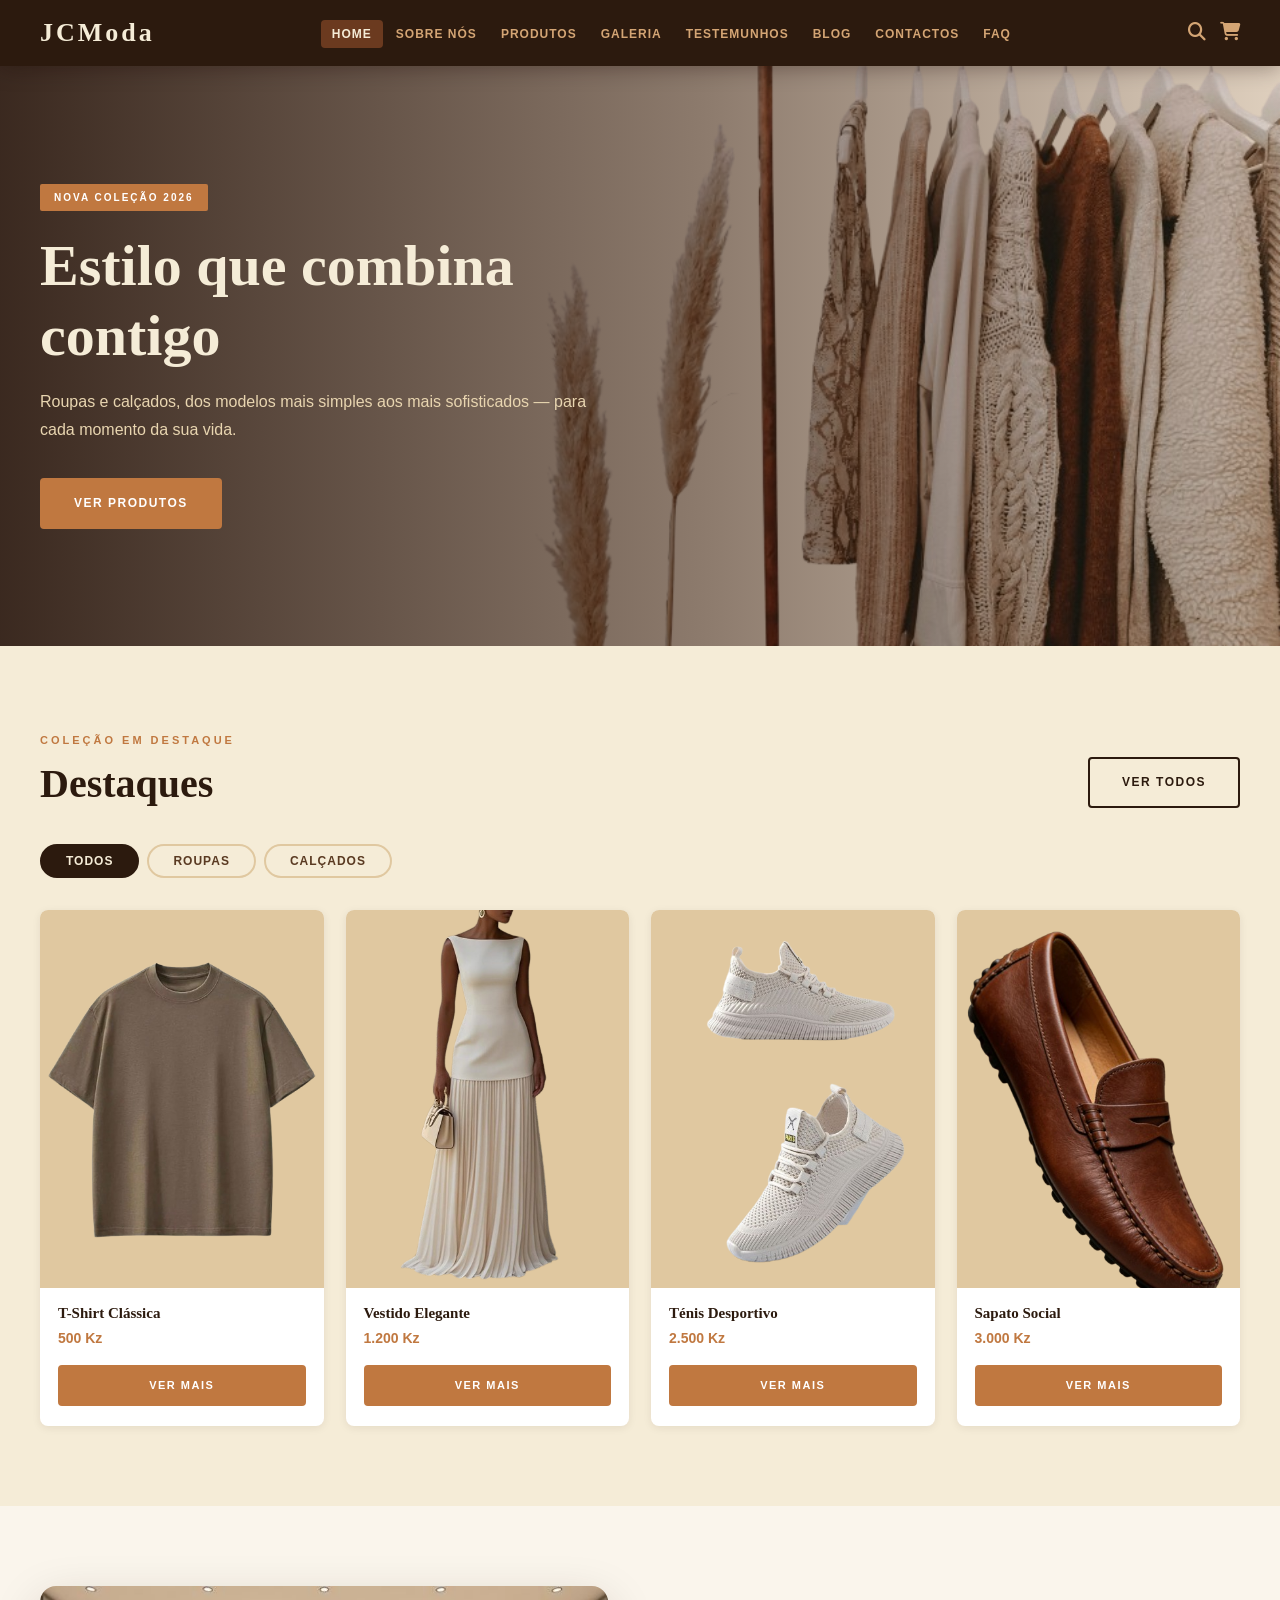
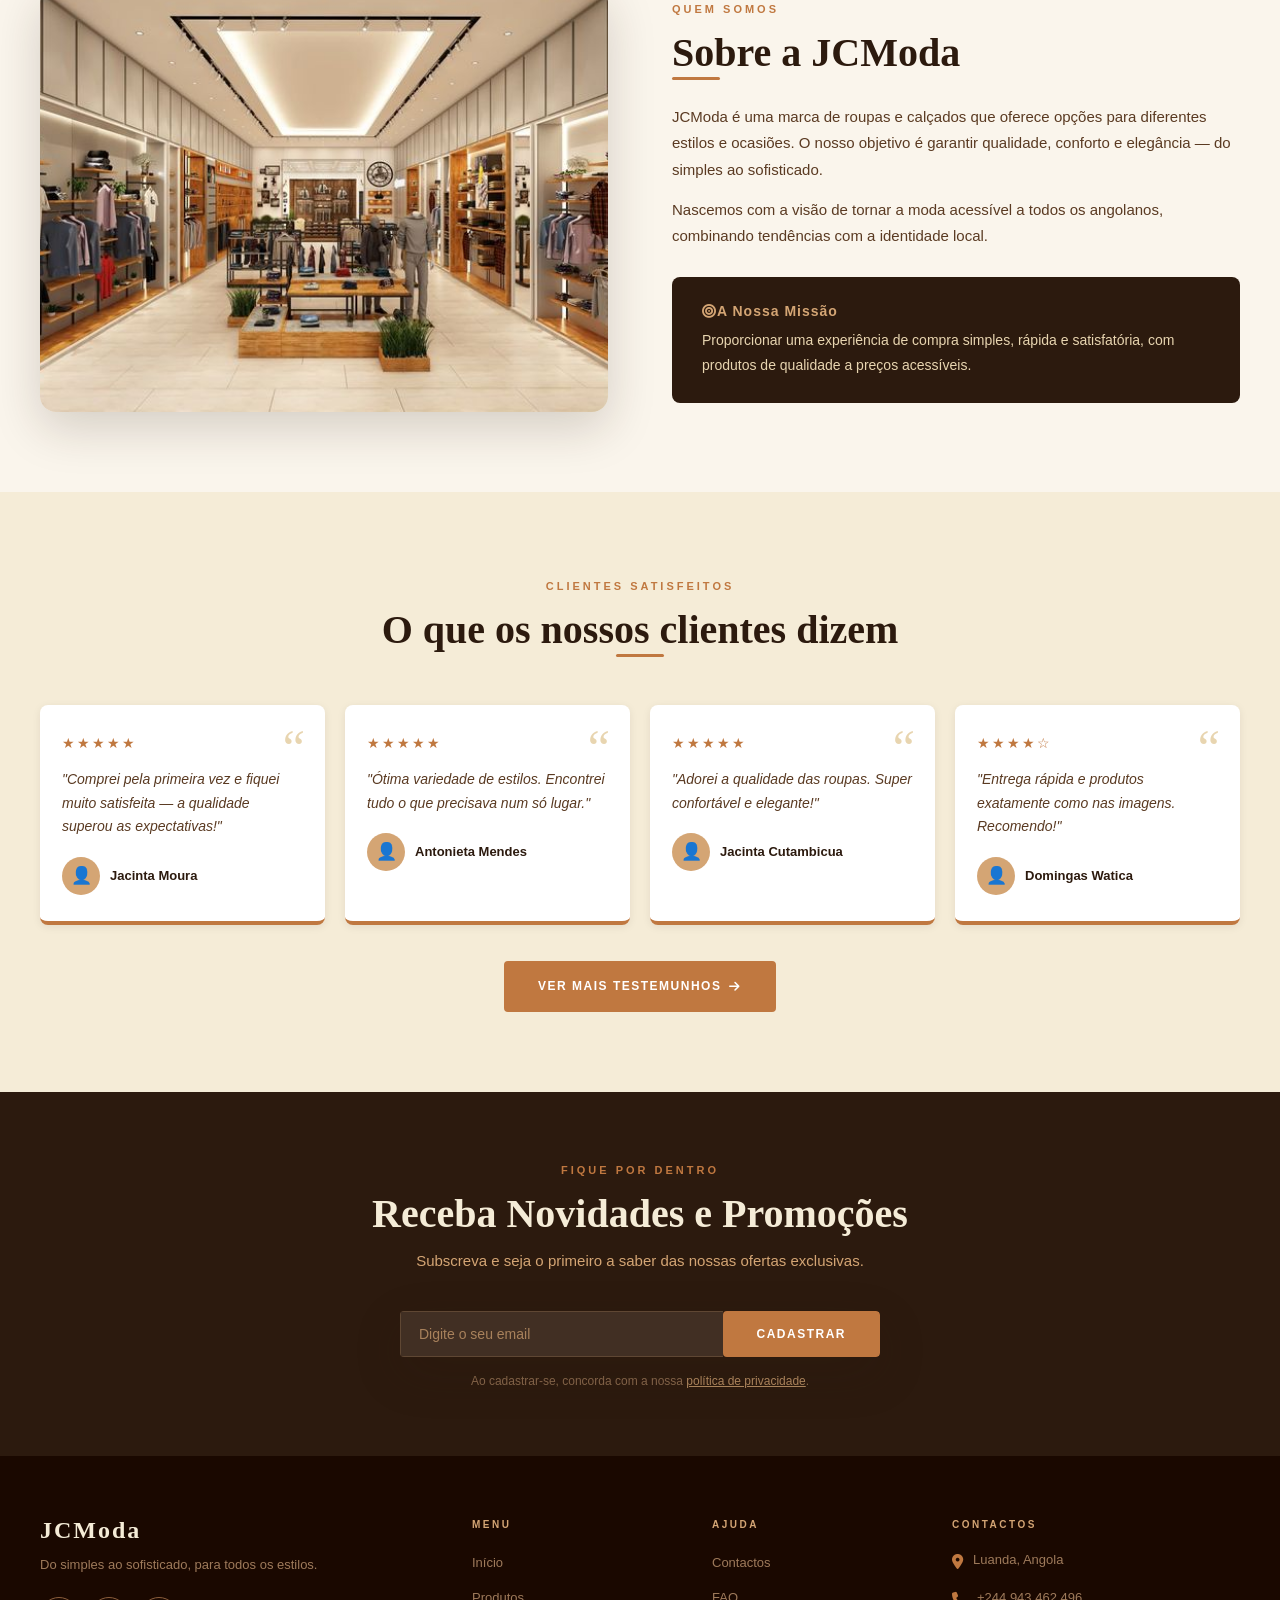
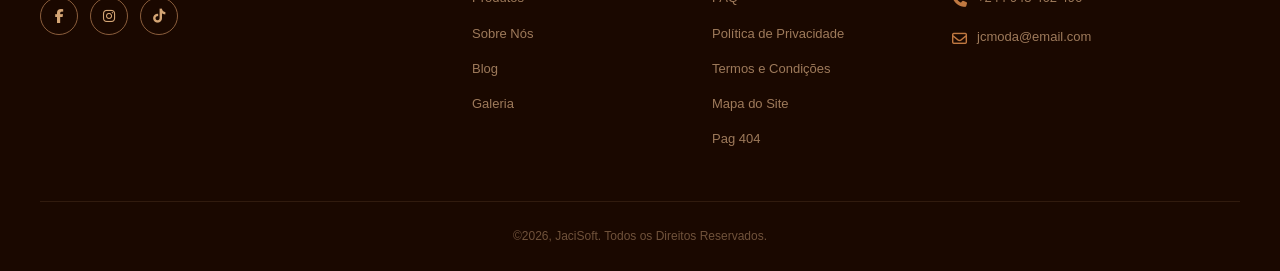
==== html/index.html @ 25f0239c "site JCModa" ====
<!DOCTYPE html>
<html lang="pt-AO">

<head>
    <meta charset="UTF-8">
    <meta name="viewport" content="width=device-width, initial-scale=1.0">
    <meta name="description" content="JCModa — Loja de roupas e calçados em Luanda, Angola. Do simples ao sofisticado, moda para todos os estilos.">
    <meta name="keywords" content="JCModa, moda Angola, roupas Luanda, calçados Angola">
    <meta name="author" content="JaciSoft">
    <title>JCModa — Do simples ao sofisticado</title>
    <link rel="stylesheet" href="https://cdnjs.cloudflare.com/ajax/libs/font-awesome/6.5.0/css/all.min.css">
    <link rel="stylesheet" href="../css/global.css">
    <link rel="stylesheet" href="../css/index.css">
</head>

<body>

    <!-- NAVEGAÇÃO -->
    <header>
        <nav class="nav">
            <div class="contentor nav__interior">
                <a href="index.html" class="nav__logo">JCModa</a>
                <ul class="nav__lista">
                    <li><a href="index.html" class="pagina-atual">Home</a></li>
                    <li><a href="sobre.html">Sobre Nós</a></li>
                    <li><a href="produtos.html">Produtos</a></li>
                    <li><a href="galeria.html">Galeria</a></li>
                    <li><a href="testemunhos.html">Testemunhos</a></li>
                    <li><a href="blog.html">Blog</a></li>
                    <li><a href="contactos.html">Contactos</a></li>
                    <li><a href="faq.html">FAQ</a></li>
                </ul>
                <div class="nav__icones">
                    <span class="nav__icone" title="Pesquisar"><i class="fa-solid fa-magnifying-glass"></i></span>
                    <span class="nav__icone" title="Carrinho"><i class="fa-solid fa-cart-shopping"></i></span>
                </div>
            </div>
        </nav>
    </header>

    <main>

        <!-- ============================HERO — secção de boas-vindas==================== -->
        <section class="hero">

            <img class="hero__imagem" src="../img/hero.png" alt="Casal elegante vestindo roupas JCModa" loading="eager">

            <div class="hero__sombra"></div>

            <div class="contentor">
                <div class="hero__conteudo">
                    <span class="hero__etiqueta">Nova Coleção 2026</span>
                    <h1 class="hero__titulo">Estilo que combina contigo</h1>
                    <p class="hero__subtitulo">
                        Roupas e calçados, dos modelos mais simples aos mais sofisticados — para cada momento da sua vida.
                    </p>
                    <a href="produtos.html" class="botao botao--principal">Ver Produtos</a>
                </div>
            </div>

        </section>



        <!-- ===================================PRODUTOS EM DESTAQUE============================== -->
        <section class="secao secao--fundo-bege">
            <div class="contentor">

                <div class="destaques__cabecalho">
                    <div>
                        <span class="rotulo">Coleção em destaque</span>
                        <h2>Destaques</h2>
                    </div>
                    <a href="produtos.html" class="botao botao--contorno">Ver todos</a>
                </div>

                <div class="destaques__filtros">
                    <button class="destaques__aba selecionada">Todos</button>
                    <button class="destaques__aba">Roupas</button>
                    <button class="destaques__aba">Calçados</button>
                </div>

                <div class="destaques__grelha">

                    <article class="produto">
                        <div class="produto__foto">
                            <img src="../img/prod_tshirt.png" alt="T-Shirt clássica castanha">
                        </div>
                        <div class="produto__info">
                            <h4 class="produto__nome">T-Shirt Clássica</h4>
                            <p class="produto__preco">500 Kz</p>
                            <a href="produtos.html" class="botao botao--principal botao--pequeno botao--completo">Ver Mais</a>
                        </div>
                    </article>

                    <article class="produto">
                        <div class="produto__foto">
                            <img src="../img/prod-dress.png" alt="Vestido elegante caramel">
                        </div>
                        <div class="produto__info">
                            <h4 class="produto__nome">Vestido Elegante</h4>
                            <p class="produto__preco">1.200 Kz</p>
                            <a href="produtos.html" class="botao botao--principal botao--pequeno botao--completo">Ver Mais</a>
                        </div>
                    </article>

                    <article class="produto">
                        <div class="produto__foto">
                            <img src="../img/prod-shoes.png" alt="Ténis desportivo branco">
                        </div>
                        <div class="produto__info">
                            <h4 class="produto__nome">Ténis Desportivo</h4>
                            <p class="produto__preco">2.500 Kz</p>
                            <a href="produtos.html" class="botao botao--principal botao--pequeno botao--completo">Ver Mais</a>
                        </div>
                    </article>

                    <article class="produto">
                        <div class="produto__foto">
                            <img src="../img/prod-shoe.png" alt="Sapato social castanho">
                        </div>
                        <div class="produto__info">
                            <h4 class="produto__nome">Sapato Social</h4>
                            <p class="produto__preco">3.000 Kz</p>
                            <a href="produtos.html" class="botao botao--principal botao--pequeno botao--completo">Ver Mais</a>
                        </div>
                    </article>

                </div>
            </div>
        </section>

        <!-- ============================ SOBRE A JCMODA (resumo) ==================== -->
        <section class="secao">
            <div class="contentor">
                <div class="sobre">

                    <div class="sobre__foto">
                        <img src="../img/jc_moda.jpg" alt="Interior da loja JCModa em Luanda">
                    </div>

                    <div class="sobre__texto">
                        <span class="rotulo">Quem somos</span>
                        <h2>Sobre a JCModa</h2>
                        <div class="linha-titulo"></div>
                        <p>
                            JCModa é uma marca de roupas e calçados que oferece opções para diferentes estilos e ocasiões. O nosso objetivo é garantir qualidade, conforto e elegância — do simples ao sofisticado.
                        </p>
                        <p class="sobre__paragrafo">
                            Nascemos com a visão de tornar a moda acessível a todos os angolanos, combinando tendências com a identidade local.
                        </p>
                        <div class="sobre__missao">
                            <h4><i class="fa-solid fa-bullseye"></i>A Nossa Missão</h4>
                            <p>
                                Proporcionar uma experiência de compra simples, rápida e satisfatória, com produtos de qualidade a preços acessíveis.
                            </p>
                        </div>
                    </div>

                </div>
            </div>
        </section>

        <!-- ==========================================TESTEMUNHOS========================================== -->
        <section class="secao secao--fundo-bege">
            <div class="contentor">

                <div class="secao-centrada">
                    <span class="rotulo">Clientes satisfeitos</span>
                    <h2>O que os nossos clientes dizem</h2>
                    <div class="linha-titulo linha-titulo--centrada"></div>
                </div>

                <div class="testemunhos__grelha">

                    <article class="testemunho">
                        <span class="testemunho__aspas">&ldquo;</span>
                        <div class="testemunho__estrelas">&#9733;&#9733;&#9733;&#9733;&#9733;</div>
                        <p class="testemunho__texto">
                            "Comprei pela primeira vez e fiquei muito satisfeita — a qualidade superou as expectativas!"
                        </p>
                        <div class="testemunho__autor">
                            <div class="testemunho__avatar">&#128100;</div>
                            <span class="testemunho__nome">Jacinta Moura</span>
                        </div>
                    </article>

                    <article class="testemunho">
                        <span class="testemunho__aspas">&ldquo;</span>
                        <div class="testemunho__estrelas">&#9733;&#9733;&#9733;&#9733;&#9733;</div>
                        <p class="testemunho__texto">
                            "Ótima variedade de estilos. Encontrei tudo o que precisava num só lugar."
                        </p>
                        <div class="testemunho__autor">
                            <div class="testemunho__avatar">&#128100;</div>
                            <span class="testemunho__nome">Antonieta Mendes</span>
                        </div>
                    </article>

                    <article class="testemunho">
                        <span class="testemunho__aspas">&ldquo;</span>
                        <div class="testemunho__estrelas">&#9733;&#9733;&#9733;&#9733;&#9733;</div>
                        <p class="testemunho__texto">
                            "Adorei a qualidade das roupas. Super confortável e elegante!"
                        </p>
                        <div class="testemunho__autor">
                            <div class="testemunho__avatar">&#128100;</div>
                            <span class="testemunho__nome">Jacinta Cutambicua</span>
                        </div>
                    </article>

                    <article class="testemunho">
                        <span class="testemunho__aspas">&ldquo;</span>
                        <div class="testemunho__estrelas">&#9733;&#9733;&#9733;&#9733;&#9734;</div>
                        <p class="testemunho__texto">
                            "Entrega rápida e produtos exatamente como nas imagens. Recomendo!"
                        </p>
                        <div class="testemunho__autor">
                            <div class="testemunho__avatar">&#128100;</div>
                            <span class="testemunho__nome">Domingas Watica</span>
                        </div>
                    </article>
                </div>
                <div class="testemunhos__ver-mais">
                    <a href="testemunhos.html" class="botao botao--principal">Ver mais testemunhos <i class="fa-solid fa-arrow-right"></i></a>
                </div>
            </div>
        </section>

        <!-- ================================NEWSLETTE================================ -->
        <section class="newsletter">
            <div class="contentor">
                <span class="rotulo">Fique por dentro</span>
                <h2>Receba Novidades e Promoções</h2>
                <p class="newsletter__descricao">
                    Subscreva e seja o primeiro a saber das nossas ofertas exclusivas.
                </p>
                <form class="newsletter__formulario" action="#" method="post">
                    <input class="newsletter__email" type="email" name="email" placeholder="Digite o seu email" required>
                    <button type="submit" class="botao botao--principal">Cadastrar</button>
                </form>
                <p class="newsletter__nota">
                    Ao cadastrar-se, concorda com a nossa
                    <a href="privacidade.html">política de privacidade</a>.
                </p>
            </div>
        </section>

    </main>

    <!-- RODAPÉ -->
    <footer class="rodape">
        <div class="contentor">
            <div class="rodape__grelha">

                <div class="rodape__marca">
                    <h2>JCModa</h2>
                    <p>Do simples ao sofisticado, para todos os estilos.</p>
                    <div class="redes-sociais">
                        <a href="https://web.facebook.com/profile.php?id=61553687438290" class="redes-sociais__icone" target="_blank" rel="noopener" aria-label="Facebook"><i class="fa-brands fa-facebook-f"></i></a>
                        <a href="https://www.instagram.com/cutambicua/" class="redes-sociais__icone" target="_blank" rel="noopener" aria-label="Instagram"> <i class="fa-brands fa-instagram"></i></a>
                        <a href="https://www.tiktok.com/@jcmoda04" class="redes-sociais__icone" target="_blank" rel="noopener" aria-label="TikTok"><i class="fa-brands fa-tiktok"></i></a>
                    </div>
                </div>

                <nav class="rodape__coluna">
                    <span class="rodape__coluna-titulo">Menu</span>
                    <ul>
                        <li><a href="index.html">Início</a></li>
                        <li><a href="produtos.html">Produtos</a></li>
                        <li><a href="sobre.html">Sobre Nós</a></li>
                        <li><a href="blog.html">Blog</a></li>
                        <li><a href="galeria.html">Galeria</a></li>
                    </ul>
                </nav>

                <nav class="rodape__coluna">
                    <span class="rodape__coluna-titulo">Ajuda</span>
                    <ul>
                        <li><a href="contactos.html">Contactos</a></li>
                        <li><a href="faq.html">FAQ</a></li>
                        <li><a href="privacidade.html">Política de Privacidade</a></li>
                        <li><a href="termos.html">Termos e Condições</a></li>
                        <li><a href="sitemap.html">Mapa do Site</a></li>
                        <li><a href="404.html">Pag 404</a></li>
                    </ul>
                </nav>

                <div class="rodape__coluna">
                    <span class="rodape__coluna-titulo">Contactos</span>
                    <div class="rodape__contacto-item">
                        <span><i class="fa-solid fa-location-dot"></i></span>
                        <p>Luanda, Angola</p>
                    </div>
                    <div class="rodape__contacto-item">
                        <span><i class="fa-solid fa-phone"></i></span>
                        <p>+244 943 462 496</p>
                    </div>
                    <div class="rodape__contacto-item">
                        <span><i class="fa-regular fa-envelope"></i></span>
                        <p>jcmoda@email.com</p>
                    </div>
                </div>

            </div>
            <p class="rodape__direitos">&copy;2026, JaciSoft. Todos os Direitos Reservados.</p>
        </div>
    </footer>

</body>

</html>
---- css/global.css ----
:root {
    /* Tons de castanho */
    --cor-castanho-escuro: #1A0800;
    --cor-castanho-fundo: #2C1A0E;
    --cor-castanho-medio: #6B3A1F;
    --cor-castanho-normal: #8B5E3C;
    --cor-castanho-dourado: #C07840;
    --cor-castanho-claro: #D4A574;
    --cor-bege: #F5ECD7;
    --cor-bege-fundo: #FAF5EC;
    --cor-borda: #E0C8A0;
    --cor-branco: #FFFFFF;
    /* Cores de texto */
    --cor-texto: #1A0800;
    --cor-texto-medio: #5A3A22;
    --cor-texto-suave: #9E7A5A;
    /* Fontes */
    --fonte-titulo: Georgia, 'Times New Roman', serif;
    --fonte-corpo: Arial, Helvetica, sans-serif;
    /* Sombras */
    --sombra-leve: 0 2px 8px rgba(44, 26, 14, .08);
    --sombra-media: 0 6px 24px rgba(44, 26, 14, .13);
    --sombra-forte: 0 16px 48px rgba(44, 26, 14, .18);
    /* Bordas arredondadas */
    --borda-raio-pequeno: 4px;
    --borda-raio-medio: 8px;
    --borda-raio-grande: 16px;
    /* Velocidade das animações */
    --velocidade-transicao: .22s ease;
    /* Largura máxima do conteúdo */
    --largura-maxima: 1280px;
}


/* -----------------------------------------------
   RESET — remove margens e estilos padrão
----------------------------------------------- */

*,
*::before,
*::after {
    box-sizing: border-box;
    margin: 0;
    padding: 0;
}

html {
    scroll-behavior: smooth;
}

body {
    font-family: var(--fonte-corpo);
    font-size: 15px;
    line-height: 1.75;
    color: var(--cor-texto);
    background-color: var(--cor-bege-fundo);
}

img {
    display: block;
    max-width: 100%;
}

a {
    color: inherit;
    text-decoration: none;
}

ul {
    list-style: none;
}

button {
    font-family: inherit;
    font-size: inherit;
    cursor: pointer;
}

input,
textarea,
select {
    font-family: inherit;
    font-size: inherit;
}


/* -----------------------------------------------
   TIPOGRAFIA — títulos e parágrafos
----------------------------------------------- */

h1,
h2,
h3,
h4 {
    font-family: var(--fonte-titulo);
    line-height: 1.2;
    font-weight: 700;
    color: var(--cor-castanho-fundo);
}

h1 {
    font-size: clamp(32px, 5vw, 58px);
}

h2 {
    font-size: clamp(24px, 3.5vw, 40px);
}

h3 {
    font-size: clamp(18px, 2.5vw, 24px);
}

h4 {
    font-size: 17px;
}

p {
    color: var(--cor-texto-medio);
    font-weight: 300;
}


/* -----------------------------------------------
   UTILITÁRIOS — classes de ajuda reutilizáveis
----------------------------------------------- */


/* Texto pequeno acima dos títulos de secção */

.rotulo {
    display: inline-block;
    font-size: 11px;
    font-weight: 700;
    letter-spacing: 3px;
    text-transform: uppercase;
    color: var(--cor-castanho-dourado);
    margin-bottom: 10px;
}


/* Linha castanha decorativa abaixo dos títulos */

.linha-titulo {
    width: 48px;
    height: 3px;
    background-color: var(--cor-castanho-dourado);
    border-radius: 2px;
    margin-bottom: 24px;
}


/* Versão centrada da linha */

.linha-titulo--centrada {
    margin-left: auto;
    margin-right: auto;
}


/* Texto apenas para leitores de ecrã (acessibilidade) */

.invisivel-visual {
    position: absolute;
    width: 1px;
    height: 1px;
    overflow: hidden;
    clip: rect(0, 0, 0, 0);
}


/* Centro do conteúdo da secção */

.secao-centrada {
    text-align: center;
    margin-bottom: 48px;
}


/* Parágrafo de descrição abaixo do título */

.descricao-secao {
    color: var(--cor-texto-suave);
    font-size: 15px;
    margin-bottom: 48px;
}


/* -----------------------------------------------
   CONTENTOR — limita e centra o conteúdo
----------------------------------------------- */

.contentor {
    width: 100%;
    max-width: var(--largura-maxima);
    margin: 0 auto;
    padding: 0 40px;
}


/* -----------------------------------------------
   SECÇÕES — blocos de conteúdo verticais
----------------------------------------------- */

.secao {
    padding: 80px 0;
}

.secao--fundo-bege {
    background-color: var(--cor-bege);
}

.secao--fundo-escuro {
    background-color: var(--cor-castanho-fundo);
}


/* -----------------------------------------------
   BOTÕES
----------------------------------------------- */

.botao {
    display: inline-flex;
    align-items: center;
    gap: 8px;
    padding: 13px 32px;
    border-radius: var(--borda-raio-pequeno);
    font-size: 12px;
    font-weight: 700;
    letter-spacing: 1.5px;
    text-transform: uppercase;
    border: 2px solid transparent;
    cursor: pointer;
    transition: all var(--velocidade-transicao);
    text-decoration: none;
}


/* Botão principal — fundo castanho dourado */

.botao--principal {
    background-color: var(--cor-castanho-dourado);
    color: var(--cor-branco);
    border-color: var(--cor-castanho-dourado);
}

.botao--principal:hover {
    background-color: var(--cor-castanho-normal);
    border-color: var(--cor-castanho-normal);
    transform: translateY(-2px);
    box-shadow: var(--sombra-media);
}


/* Botão de contorno — transparente com borda */

.botao--contorno {
    background-color: transparent;
    color: var(--cor-castanho-fundo);
    border-color: var(--cor-castanho-fundo);
}

.botao--contorno:hover {
    background-color: var(--cor-castanho-fundo);
    color: var(--cor-branco);
}


/* Botão de contorno claro — para fundos escuros */

.botao--contorno-claro {
    background-color: transparent;
    color: var(--cor-bege);
    border-color: var(--cor-castanho-claro);
}

.botao--contorno-claro:hover {
    background-color: var(--cor-castanho-dourado);
    border-color: var(--cor-castanho-dourado);
    color: var(--cor-branco);
}


/* Botão pequeno */

.botao--pequeno {
    padding: 9px 20px;
    font-size: 11px;
}


/* Botão que ocupa toda a largura */

.botao--completo {
    width: 100%;
    justify-content: center;
}


/* -----------------------------------------------
   NAVEGAÇÃO — barra no topo de todas as páginas
----------------------------------------------- */

.nav {
    position: sticky;
    top: 0;
    z-index: 100;
    background-color: var(--cor-castanho-fundo);
    box-shadow: 0 2px 20px rgba(26, 8, 0, .35);
}

.nav__interior {
    display: flex;
    align-items: center;
    justify-content: space-between;
    height: 66px;
}


/* Logo JCModa */

.nav__logo {
    font-family: var(--fonte-titulo);
    font-size: 26px;
    font-weight: 700;
    color: var(--cor-bege);
    letter-spacing: 3px;
}


/* Lista de links */

.nav__lista {
    display: flex;
    align-items: center;
    gap: 2px;
}

.nav__lista a {
    color: var(--cor-castanho-claro);
    font-size: 12px;
    font-weight: 600;
    letter-spacing: 1px;
    text-transform: uppercase;
    padding: 7px 11px;
    border-radius: var(--borda-raio-pequeno);
    transition: color var(--velocidade-transicao), background-color var(--velocidade-transicao);
}

.nav__lista a:hover,
.nav__lista a.pagina-atual {
    color: var(--cor-bege);
    background-color: var(--cor-castanho-medio);
}


/* Ícones de pesquisa e carrinho */

.nav__icones {
    display: flex;
    gap: 14px;
}

.nav__icone {
    color: var(--cor-castanho-claro);
    font-size: 18px;
    cursor: pointer;
    transition: color var(--velocidade-transicao);
}

.nav__icone:hover {
    color: var(--cor-bege);
}


/* -----------------------------------------------
   CABEÇALHO DE PÁGINA INTERNA
   Aparece no topo das páginas que não são a home
----------------------------------------------- */

.cabecalho-pagina {
    background: linear-gradient(135deg, var(--cor-castanho-fundo) 0%, var(--cor-castanho-medio) 100%);
    padding: 64px 0;
    text-align: center;
}

.cabecalho-pagina h1 {
    color: var(--cor-bege);
    margin-bottom: 10px;
}

.cabecalho-pagina p {
    color: var(--cor-castanho-claro);
    font-size: 16px;
}


/* -----------------------------------------------
   NEWSLETTER — formulário de email
----------------------------------------------- */

.newsletter {
    background-color: var(--cor-castanho-fundo);
    padding: 64px 0;
    text-align: center;
}

.newsletter h2 {
    color: var(--cor-bege);
    margin-bottom: 10px;
}

.newsletter__descricao {
    color: var(--cor-castanho-claro);
    margin-bottom: 36px;
}

.newsletter__formulario {
    display: flex;
    max-width: 480px;
    margin: 0 auto 14px;
    overflow: hidden;
    border-radius: var(--borda-raio-pequeno);
    box-shadow: var(--sombra-forte);
}

.newsletter__email {
    flex: 1;
    padding: 14px 18px;
    border: 1px solid rgba(212, 165, 116, .2);
    border-right: none;
    background-color: rgba(245, 236, 215, .1);
    color: var(--cor-bege);
    font-size: 14px;
    outline: none;
}

.newsletter__email::placeholder {
    color: var(--cor-castanho-claro);
    opacity: .7;
}

.newsletter__nota {
    font-size: 12px;
    color: var(--cor-texto-suave);
    opacity: .75;
}

.newsletter__nota a {
    color: var(--cor-castanho-claro);
    text-decoration: underline;
}


/* -----------------------------------------------
   REDES SOCIAIS — ícones circulares
----------------------------------------------- */

.redes-sociais {
    display: flex;
    gap: 12px;
}

.redes-sociais__icone {
    width: 38px;
    height: 38px;
    border-radius: 50%;
    border: 1px solid var(--cor-castanho-normal);
    display: flex;
    align-items: center;
    justify-content: center;
    color: var(--cor-castanho-claro);
    font-size: 14px;
    font-weight: 700;
    transition: background-color var(--velocidade-transicao), border-color var(--velocidade-transicao), color var(--velocidade-transicao);
}

.redes-sociais__icone:hover {
    background-color: var(--cor-castanho-dourado);
    border-color: var(--cor-castanho-dourado);
    color: var(--cor-branco);
}


/* -----------------------------------------------
   RODAPÉ
----------------------------------------------- */

.rodape {
    background-color: var(--cor-castanho-escuro);
    padding: 60px 0 24px;
}

.rodape__grelha {
    display: grid;
    grid-template-columns: 2fr 1fr 1fr 1.5fr;
    gap: 48px;
    padding-bottom: 40px;
    border-bottom: 1px solid rgba(212, 165, 116, .12);
    margin-bottom: 24px;
}

.rodape__marca h2 {
    font-family: var(--fonte-titulo);
    font-size: 24px;
    color: var(--cor-bege);
    margin-bottom: 10px;
    letter-spacing: 2px;
}

.rodape__marca p {
    color: var(--cor-texto-suave);
    font-size: 13px;
    margin-bottom: 20px;
}

.rodape__coluna-titulo {
    display: block;
    font-size: 10px;
    font-weight: 700;
    letter-spacing: 2.5px;
    text-transform: uppercase;
    color: var(--cor-castanho-claro);
    margin-bottom: 16px;
}

.rodape__coluna li {
    margin-bottom: 9px;
}

.rodape__coluna li a {
    color: var(--cor-texto-suave);
    font-size: 13px;
    transition: color var(--velocidade-transicao);
}

.rodape__coluna li a:hover {
    color: var(--cor-castanho-claro);
}

.rodape__contacto-item {
    display: flex;
    align-items: flex-start;
    gap: 10px;
    margin-bottom: 12px;
}

.rodape__contacto-item span {
    color: var(--cor-castanho-dourado);
    font-size: 15px;
    flex-shrink: 0;
}

.rodape__contacto-item p {
    color: var(--cor-texto-suave);
    font-size: 13px;
}

.rodape__direitos {
    text-align: center;
    color: var(--cor-texto-suave);
    font-size: 12px;
    opacity: .65;
}


/* -----------------------------------------------
   RESPONSIVO — adaptações para ecrãs pequenos
----------------------------------------------- */


/* Tablet */

@media (max-width: 1024px) {
    .rodape__grelha {
        grid-template-columns: 1fr 1fr;
        gap: 36px;
    }
}


/* Telemóvel — esconde menu de navegação */

@media (max-width: 768px) {
    .contentor {
        padding: 0 20px;
    }
    .nav__lista {
        display: none;
    }
    .rodape__grelha {
        grid-template-columns: 1fr;
        gap: 28px;
    }
}


/* Telemóvel pequeno */

@media (max-width: 480px) {
    .newsletter__formulario {
        flex-direction: column;
    }
    .newsletter__email {
        border-right: 1px solid rgba(212, 165, 116, .2);
        border-bottom: none;
    }
}
---- css/index.css ----
.hero {
    position: relative;
    min-height: 580px;
    display: flex;
    align-items: center;
    overflow: hidden;
}

.hero__imagem {
    position: absolute;
    inset: 0;
    width: 100%;
    height: 100%;
    object-fit: contain;
    /* MUDA AQUI */
    object-position: right center;
    background-color: #F5E6D3;
}


/* Camada escura para o texto ser legível sobre a imagem */

.hero__sombra {
    position: absolute;
    inset: 0;
    background: linear-gradient( to right, rgba(26, 8, 0, .85) 0%, rgba(37, 16, 7, 0.5) 55%, rgba(26, 8, 0, .10) 100%);
}


/* Conteúdo do hero (fica acima da sombra) */

.hero__conteudo {
    position: relative;
    z-index: 1;
    max-width: 560px;
    padding: 80px 0;
}


/* Pequena etiqueta acima do título */

.hero__etiqueta {
    display: inline-block;
    background-color: var(--cor-castanho-dourado);
    color: var(--cor-branco);
    font-size: 10px;
    font-weight: 700;
    letter-spacing: 2px;
    text-transform: uppercase;
    padding: 5px 14px;
    border-radius: 2px;
    margin-bottom: 20px;
}

.hero__titulo {
    color: var(--cor-bege);
    margin-bottom: 18px;
}

.hero__subtitulo {
    color: #E8D5B0;
    font-size: 16px;
    margin-bottom: 34px;
}


/* -----------------------------------------------
   SOBRE — bloco com imagem e texto lado a lado
----------------------------------------------- */

.sobre {
    display: grid;
    grid-template-columns: 1fr 1fr;
    gap: 64px;
    align-items: center;
}

.sobre__foto {
    border-radius: var(--borda-raio-grande);
    overflow: hidden;
    box-shadow: var(--sombra-forte);
    aspect-ratio: 4/3;
}

.sobre__foto img {
    width: 100%;
    height: 100%;
    object-fit: cover;
}

.sobre__paragrafo {
    margin-top: 14px;
}


/* Caixa escura com a missão da empresa */

.sobre__missao {
    background-color: var(--cor-castanho-fundo);
    border-radius: var(--borda-raio-medio);
    padding: 26px 30px;
    margin-top: 28px;
}

.sobre__missao h4 {
    color: var(--cor-castanho-claro);
    font-size: 14px;
    font-family: var(--fonte-corpo);
    font-weight: 700;
    letter-spacing: 1px;
    margin-bottom: 8px;
}

.sobre__missao p {
    color: #E8D5B0;
    font-size: 14px;
}


/* -----------------------------------------------
   DESTAQUES — grelha de produtos em destaque
----------------------------------------------- */


/* Linha com título à esquerda e botão à direita */

.destaques__cabecalho {
    display: flex;
    align-items: flex-end;
    justify-content: space-between;
    margin-bottom: 36px;
}


/* Abas de filtro: Todos / Roupas / Calçados */

.destaques__filtros {
    display: flex;
    gap: 8px;
    margin-bottom: 32px;
}

.destaques__aba {
    padding: 8px 24px;
    border: 2px solid var(--cor-borda);
    border-radius: 100px;
    background-color: transparent;
    color: var(--cor-texto-medio);
    font-size: 12px;
    font-weight: 700;
    letter-spacing: 1px;
    text-transform: uppercase;
    cursor: pointer;
    transition: all var(--velocidade-transicao);
}

.destaques__aba:hover,
.destaques__aba.selecionada {
    background-color: var(--cor-castanho-fundo);
    border-color: var(--cor-castanho-fundo);
    color: var(--cor-bege);
}


/* Grelha de 4 produtos */

.destaques__grelha {
    display: grid;
    grid-template-columns: repeat(4, 1fr);
    gap: 22px;
}


/* Cartão de produto */

.produto {
    background-color: var(--cor-branco);
    border-radius: var(--borda-raio-medio);
    overflow: hidden;
    box-shadow: var(--sombra-leve);
    transition: transform var(--velocidade-transicao), box-shadow var(--velocidade-transicao);
}

.produto:hover {
    transform: translateY(-5px);
    box-shadow: var(--sombra-forte);
}

.produto__foto {
    width: 100%;
    aspect-ratio: 3/4;
    overflow: hidden;
    background-color: var(--cor-borda);
}

.produto__foto img {
    width: 100%;
    height: 100%;
    object-fit: cover;
}

.produto__info {
    padding: 16px 18px 20px;
}

.produto__nome {
    font-size: 15px;
    margin-bottom: 4px;
}

.produto__preco {
    font-size: 14px;
    font-weight: 700;
    color: var(--cor-castanho-dourado);
    margin-bottom: 14px;
}


/* -----------------------------------------------
   TESTEMUNHOS — opiniões de clientes
----------------------------------------------- */

.testemunhos__grelha {
    display: grid;
    grid-template-columns: repeat(4, 1fr);
    gap: 20px;
}

.testemunho {
    background-color: var(--cor-branco);
    border-radius: var(--borda-raio-medio);
    padding: 26px 22px;
    box-shadow: var(--sombra-leve);
    border-bottom: 4px solid var(--cor-castanho-dourado);
    position: relative;
}

.testemunhos__ver-mais {
    text-align: center;
    margin-top: 36px;
}


/* Aspas decorativas */

.testemunho__aspas {
    position: absolute;
    top: 18px;
    right: 20px;
    font-family: var(--fonte-titulo);
    font-size: 50px;
    color: #E8D5B0;
    line-height: 1;
}

.testemunho__estrelas {
    color: var(--cor-castanho-dourado);
    font-size: 14px;
    letter-spacing: 2px;
    margin-bottom: 12px;
}

.testemunho__texto {
    font-style: italic;
    font-size: 14px;
    color: var(--cor-texto-medio);
    margin-bottom: 18px;
    line-height: 1.7;
}

.testemunho__autor {
    display: flex;
    align-items: center;
    gap: 10px;
}


/* Avatar circular */

.testemunho__avatar {
    width: 38px;
    height: 38px;
    border-radius: 50%;
    background-color: var(--cor-castanho-claro);
    display: flex;
    align-items: center;
    justify-content: center;
    font-size: 17px;
    flex-shrink: 0;
}

.testemunho__nome {
    font-weight: 700;
    font-size: 13px;
    color: var(--cor-castanho-fundo);
}


/* -----------------------------------------------
   RESPONSIVO
----------------------------------------------- */

@media (max-width: 1024px) {
    .destaques__grelha {
        grid-template-columns: repeat(3, 1fr);
    }
    .testemunhos__grelha {
        grid-template-columns: repeat(2, 1fr);
    }
}

@media (max-width: 768px) {
    .sobre {
        grid-template-columns: 1fr;
        gap: 36px;
    }
    .destaques__grelha {
        grid-template-columns: repeat(2, 1fr);
    }
    .blog-previa__grelha {
        grid-template-columns: repeat(2, 1fr);
    }
    .galeria-previa {
        grid-template-columns: repeat(2, 1fr);
    }
    .galeria-previa__item--alto {
        grid-row: auto;
    }
    .valores__grelha {
        grid-template-columns: 1fr;
    }
    .destaques__cabecalho {
        flex-direction: column;
        align-items: flex-start;
        gap: 14px;
    }
}

@media (max-width: 480px) {
    .destaques__grelha {
        grid-template-columns: 1fr 1fr;
        gap: 12px;
    }
    .testemunhos__grelha {
        grid-template-columns: 1fr;
    }
    .blog-previa__grelha {
        grid-template-columns: 1fr;
    }
    .galeria-previa {
        grid-template-columns: 1fr 1fr;
    }
}
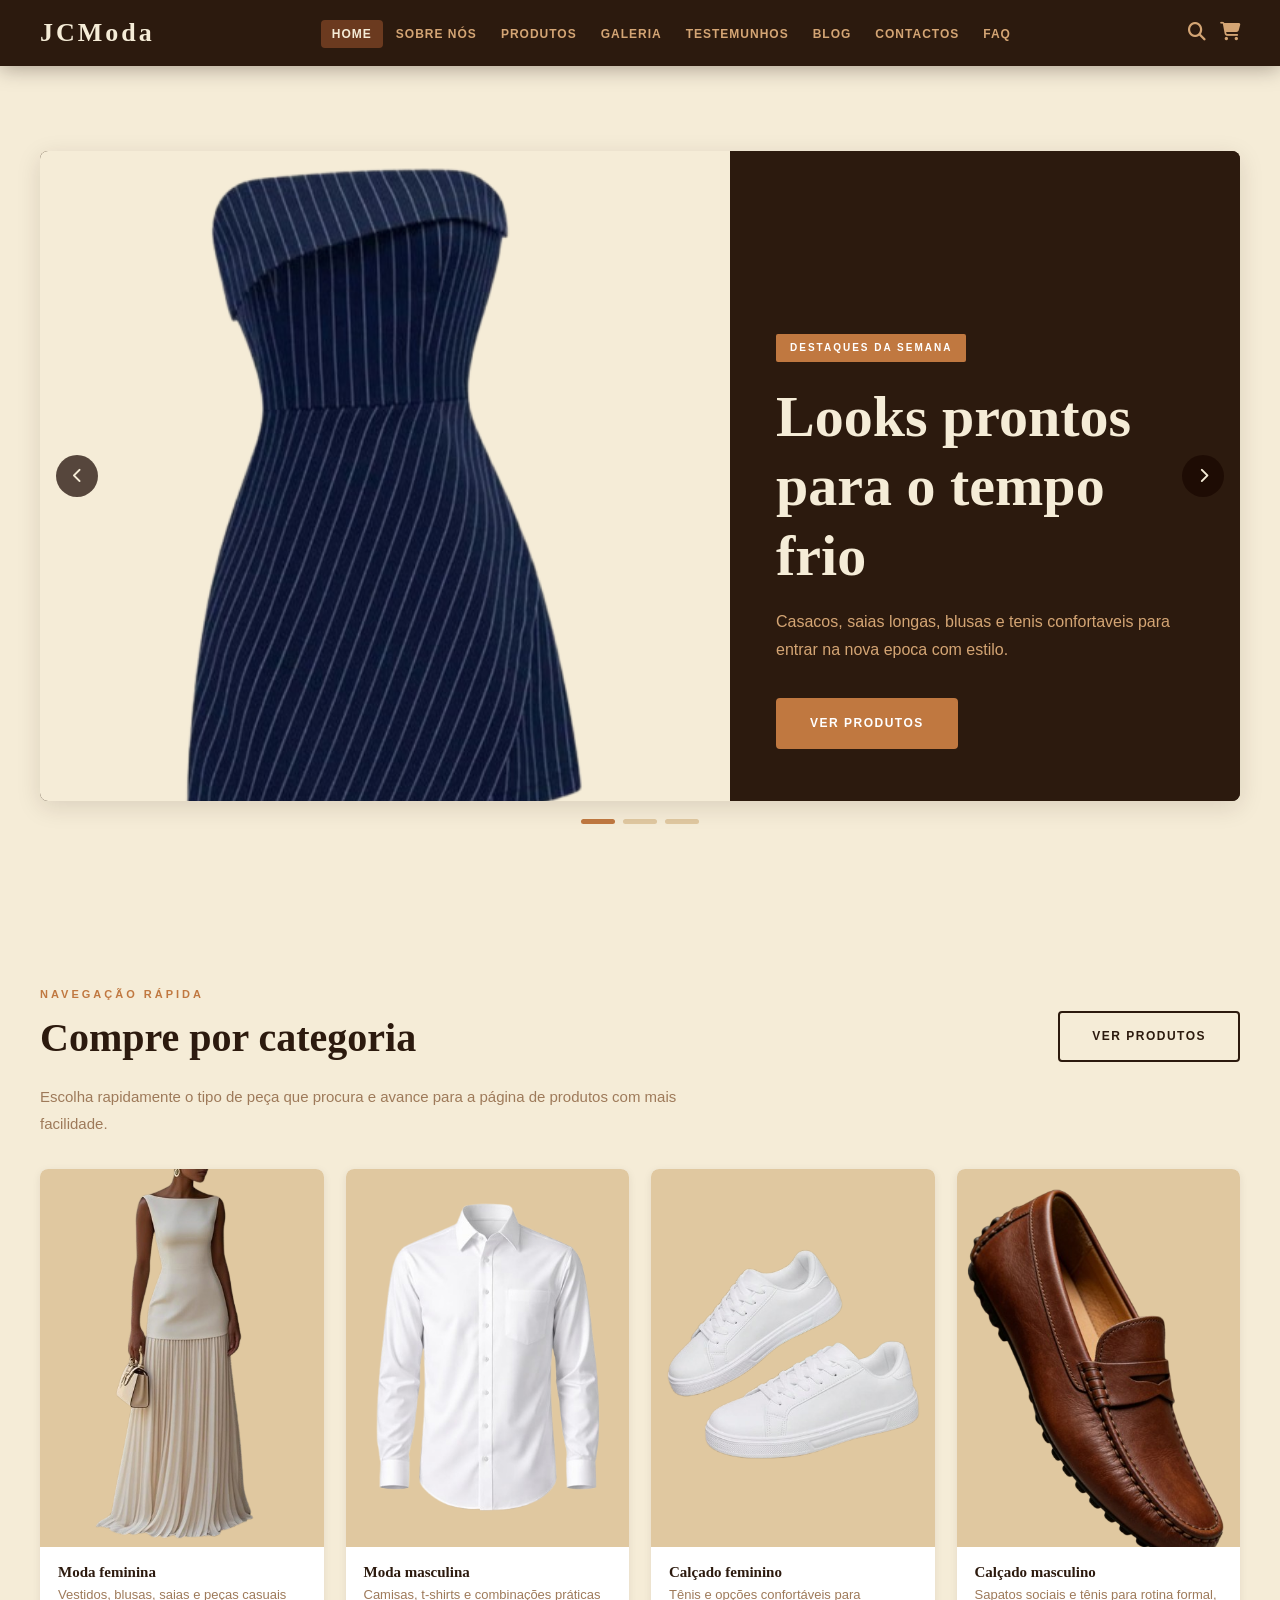
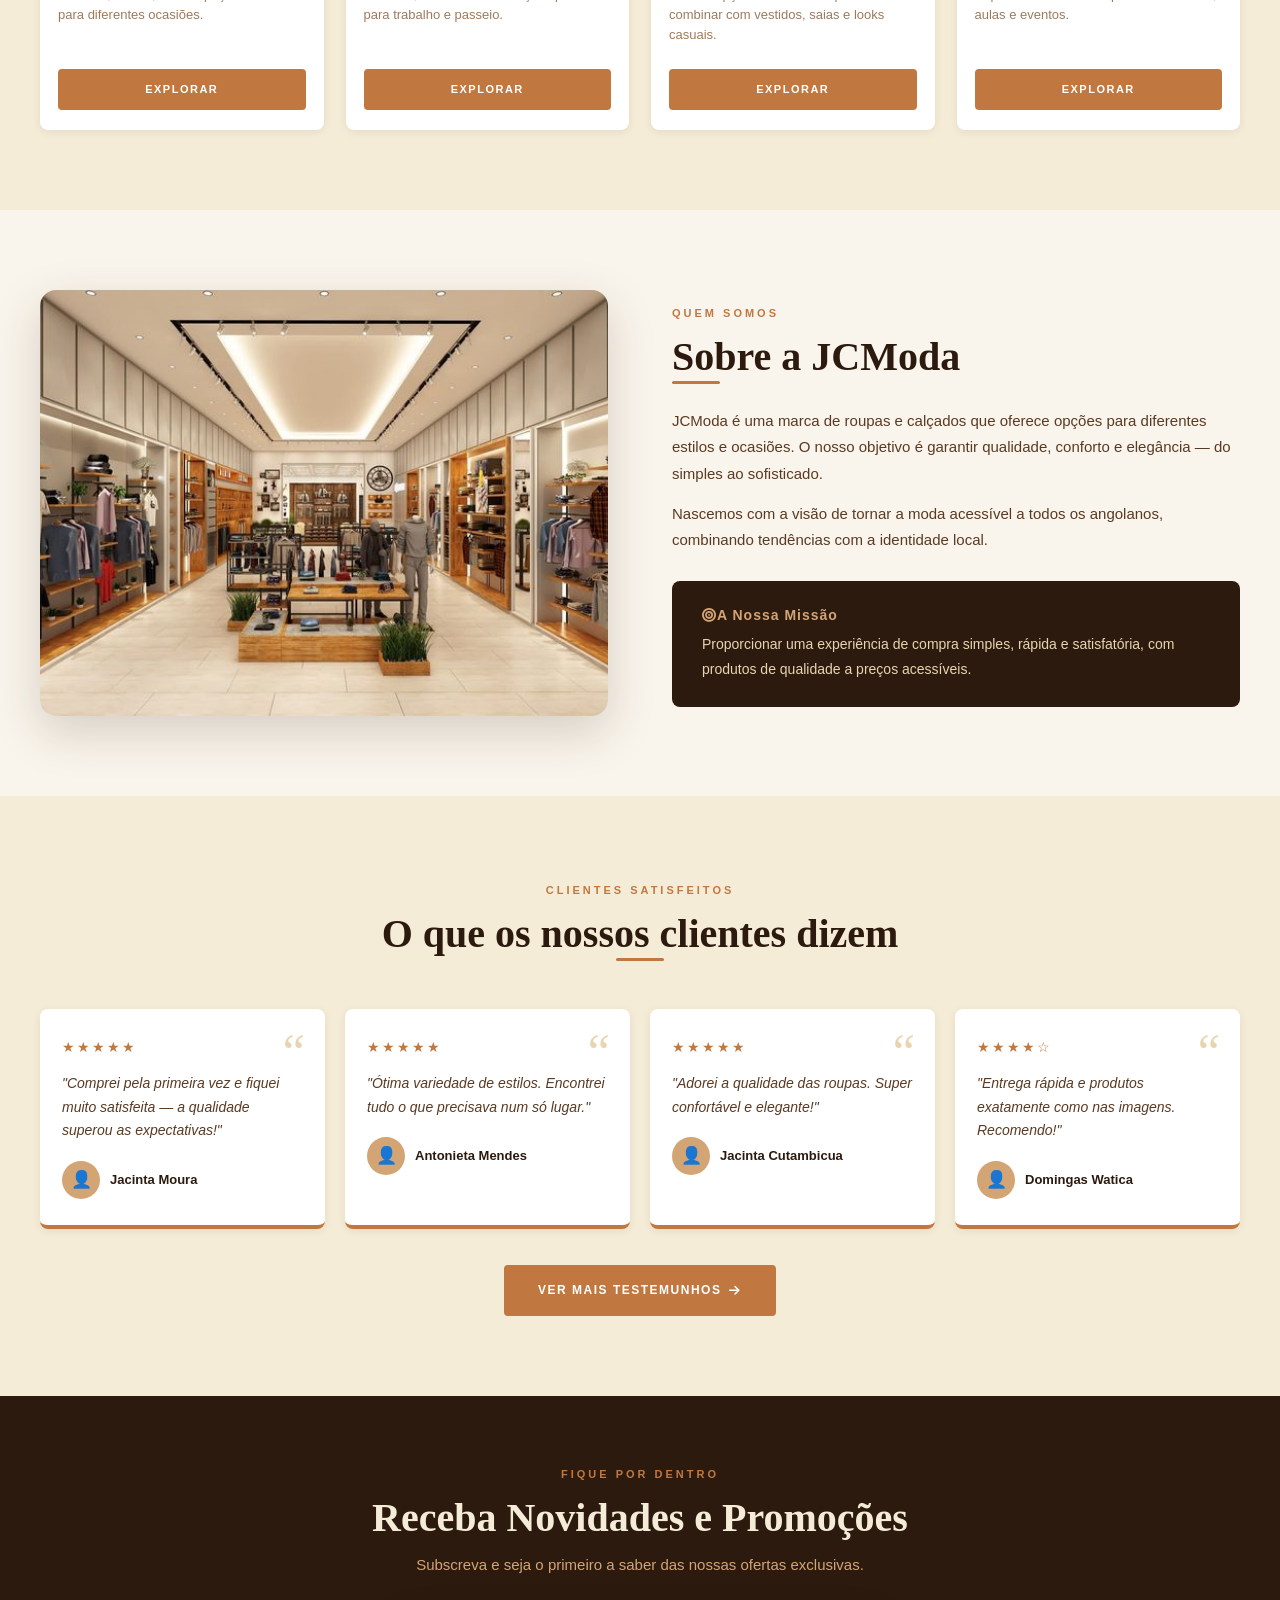
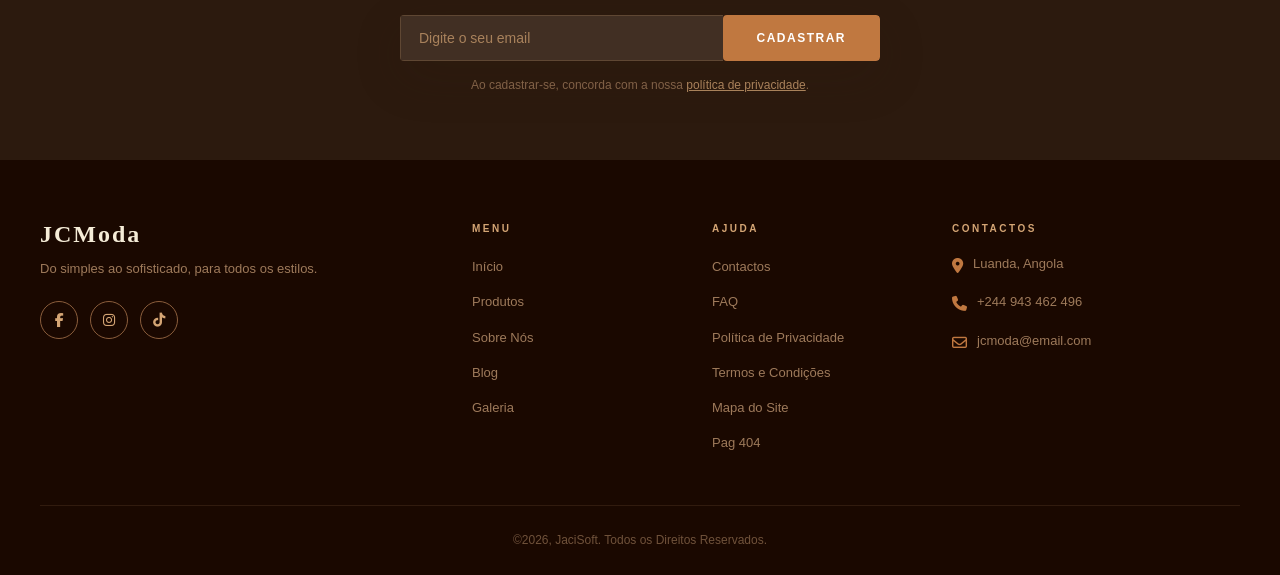
==== commit b81bd58a: "Fase 2: adiciona JavaScript, novas imagens, melhorias de layout e atualização das páginas" ====
--- a/html/index.html
+++ b/html/index.html
@@ -41,7 +41,64 @@
     <main>
 
         <!-- ============================HERO — secção de boas-vindas==================== -->
-        <section class="hero">
+        <section class="hero carrossel-frio" aria-label="Destaques da JCModa">
+
+            <div class="contentor hero-carrossel__contentor">
+                <div class="carrossel-frio__janela">
+                    <article class="carrossel-frio__slide carrossel-frio__slide--ativo">
+                        <img src="../img/gal3.png" alt="Destaques da semana JCModa com casaco, saia longa, blusa e tenis" loading="eager">
+                        <div class="carrossel-frio__conteudo">
+                            <span class="hero__etiqueta">Destaques da semana</span>
+                            <h1 class="hero__titulo">Looks prontos para o tempo frio</h1>
+                            <p class="hero__subtitulo">Casacos, saias longas, blusas e tenis confortaveis para entrar na nova epoca com estilo.</p>
+                            <a href="produtos.html" class="botao botao--principal">Ver Produtos</a>
+                        </div>
+                    </article>
+
+                    <article class="carrossel-frio__slide">
+                        <img src="../img/gal2.png" alt="Destaques do mes JCModa com vestido, camisa e sapato social">
+                        <div class="carrossel-frio__conteudo">
+                            <span class="hero__etiqueta">Destaques do mes</span>
+                            <h1 class="hero__titulo">Elegancia para trabalho e eventos</h1>
+                            <p class="hero__subtitulo">Vestidos, camisas e sapatos sociais pensados para rotinas formais e ocasioes especiais.</p>
+                            <a href="produtos.html" class="botao botao--principal">Explorar Colecao</a>
+                        </div>
+                    </article>
+
+                    <article class="carrossel-frio__slide">
+                        <img src="../img/hero.png" alt="Destaques da epoca JCModa com looks masculino e feminino">
+                        <div class="carrossel-frio__conteudo">
+                            <span class="hero__etiqueta">Destaques da epoca</span>
+                            <h1 class="hero__titulo">Moda para homem e mulher</h1>
+                            <p class="hero__subtitulo">Pecas versateis em tons quentes, faceis de combinar e adequadas ao publico angolano.</p>
+                            <a href="galeria.html" class="botao botao--principal">Ver Galeria</a>
+                        </div>
+                    </article>
+
+                    <article class="carrossel-frio__slide">
+                        <img src="../img/gal4.png" alt="Destaques do mes JCModa com vestido, camisa e sapato social">
+                        <div class="carrossel-frio__conteudo">
+                            <span class="hero__etiqueta">Destaques do mes</span>
+                            <h1 class="hero__titulo">Elegancia para trabalho e eventos</h1>
+                            <p class="hero__subtitulo">Vestidos, camisas e sapatos sociais pensados para rotinas formais e ocasioes especiais.</p>
+                            <a href="produtos.html" class="botao botao--principal">Explorar Colecao</a>
+                        </div>
+                    </article>
+
+                    <button class="carrossel-frio__controlo carrossel-frio__controlo--anterior" type="button" aria-label="Slide anterior">
+                        <i class="fa-solid fa-chevron-left"></i>
+                    </button>
+                    <button class="carrossel-frio__controlo carrossel-frio__controlo--proximo" type="button" aria-label="Proximo slide">
+                        <i class="fa-solid fa-chevron-right"></i>
+                    </button>
+                </div>
+
+                <div class="carrossel-frio__indicadores" aria-label="Selecionar destaque">
+                    <button class="carrossel-frio__indicador carrossel-frio__indicador--ativo" type="button" aria-label="Ver destaque 1"></button>
+                    <button class="carrossel-frio__indicador" type="button" aria-label="Ver destaque 2"></button>
+                    <button class="carrossel-frio__indicador" type="button" aria-label="Ver destaque 3"></button>
+                </div>
+            </div>
 
             <img class="hero__imagem" src="../img/hero.png" alt="Casal elegante vestindo roupas JCModa" loading="eager">
 
@@ -61,6 +118,61 @@
         </section>
 
 
+        <!-- ============================ CARROSSEL TEMPO FRIO ==================== -->
+        <section class="secao carrossel-frio" aria-label="Destaques para tempo frio">
+            <div class="contentor">
+                <div class="destaques__cabecalho">
+                    <div>
+                        <span class="rotulo">Destaques do frio</span>
+                        <h2>Peças para dias frescos</h2>
+                    </div>
+                    <a href="produtos.html" class="botao botao--contorno">Ver coleção</a>
+                </div>
+
+                <div class="carrossel-frio__janela">
+                    <article class="carrossel-frio__slide carrossel-frio__slide--ativo">
+                        <img src="../img/gal1.png" alt="Casaco caramel elegante para tempo frio">
+                        <div class="carrossel-frio__conteudo">
+                            <span class="rotulo">Look completo</span>
+                            <h3>Casacos e tons caramel</h3>
+                            <p>Combina conforto e elegância para noites frescas em Luanda.</p>
+                        </div>
+                    </article>
+
+                    <article class="carrossel-frio__slide">
+                        <img src="../img/prod-saia.png" alt="Saia longa para looks de tempo frio">
+                        <div class="carrossel-frio__conteudo">
+                            <span class="rotulo">Mulher</span>
+                            <h3>Saias longas e blusas</h3>
+                            <p>Peças fáceis de combinar para manter o estilo sem perder conforto.</p>
+                        </div>
+                    </article>
+
+                    <article class="carrossel-frio__slide">
+                        <img src="../img/prod-camisa.png" alt="Camisa formal para dias frescos">
+                        <div class="carrossel-frio__conteudo">
+                            <span class="rotulo">Homem</span>
+                            <h3>Camisas para rotina formal</h3>
+                            <p>Opções práticas para trabalho, estudo e eventos sociais.</p>
+                        </div>
+                    </article>
+
+                    <button class="carrossel-frio__controlo carrossel-frio__controlo--anterior" type="button" aria-label="Slide anterior">
+                        <i class="fa-solid fa-chevron-left"></i>
+                    </button>
+                    <button class="carrossel-frio__controlo carrossel-frio__controlo--proximo" type="button" aria-label="Próximo slide">
+                        <i class="fa-solid fa-chevron-right"></i>
+                    </button>
+                </div>
+
+                <div class="carrossel-frio__indicadores" aria-label="Selecionar destaque">
+                    <button class="carrossel-frio__indicador carrossel-frio__indicador--ativo" type="button" aria-label="Ver destaque 1"></button>
+                    <button class="carrossel-frio__indicador" type="button" aria-label="Ver destaque 2"></button>
+                    <button class="carrossel-frio__indicador" type="button" aria-label="Ver destaque 3"></button>
+                </div>
+            </div>
+        </section>
+
 
         <!-- ===================================PRODUTOS EM DESTAQUE============================== -->
         <section class="secao secao--fundo-bege">
@@ -68,61 +180,57 @@
 
                 <div class="destaques__cabecalho">
                     <div>
-                        <span class="rotulo">Coleção em destaque</span>
-                        <h2>Destaques</h2>
-                    </div>
-                    <a href="produtos.html" class="botao botao--contorno">Ver todos</a>
-                </div>
-
-                <div class="destaques__filtros">
-                    <button class="destaques__aba selecionada">Todos</button>
-                    <button class="destaques__aba">Roupas</button>
-                    <button class="destaques__aba">Calçados</button>
-                </div>
+                        <span class="rotulo">Navegação rápida</span>
+                        <h2>Compre por categoria</h2>
+                    </div>
+                    <a href="produtos.html" class="botao botao--contorno">Ver produtos</a>
+                </div>
+
+                <p class="categorias-home__intro">Escolha rapidamente o tipo de peça que procura e avance para a página de produtos com mais facilidade.</p>
 
                 <div class="destaques__grelha">
 
                     <article class="produto">
                         <div class="produto__foto">
-                            <img src="../img/prod_tshirt.png" alt="T-Shirt clássica castanha">
+                            <img src="../img/prod-dress.png" alt="Categoria de moda feminina JCModa">
                         </div>
                         <div class="produto__info">
-                            <h4 class="produto__nome">T-Shirt Clássica</h4>
-                            <p class="produto__preco">500 Kz</p>
-                            <a href="produtos.html" class="botao botao--principal botao--pequeno botao--completo">Ver Mais</a>
+                            <h4 class="produto__nome">Moda feminina</h4>
+                            <p class="produto__resumo">Vestidos, blusas, saias e peças casuais para diferentes ocasiões.</p>
+                            <a href="produtos.html?filtro=mulher" class="botao botao--principal botao--pequeno botao--completo">Explorar</a>
                         </div>
                     </article>
 
                     <article class="produto">
                         <div class="produto__foto">
-                            <img src="../img/prod-dress.png" alt="Vestido elegante caramel">
+                            <img src="../img/prod-camisa.png" alt="Categoria de moda masculina JCModa">
                         </div>
                         <div class="produto__info">
-                            <h4 class="produto__nome">Vestido Elegante</h4>
-                            <p class="produto__preco">1.200 Kz</p>
-                            <a href="produtos.html" class="botao botao--principal botao--pequeno botao--completo">Ver Mais</a>
+                            <h4 class="produto__nome">Moda masculina</h4>
+                            <p class="produto__resumo">Camisas, t-shirts e combinações práticas para trabalho e passeio.</p>
+                            <a href="produtos.html?filtro=homem" class="botao botao--principal botao--pequeno botao--completo">Explorar</a>
                         </div>
                     </article>
 
                     <article class="produto">
                         <div class="produto__foto">
-                            <img src="../img/prod-shoes.png" alt="Ténis desportivo branco">
+                            <img src="../img/prod-tenisC.png" alt="Categoria de calçado feminino JCModa">
                         </div>
                         <div class="produto__info">
-                            <h4 class="produto__nome">Ténis Desportivo</h4>
-                            <p class="produto__preco">2.500 Kz</p>
-                            <a href="produtos.html" class="botao botao--principal botao--pequeno botao--completo">Ver Mais</a>
+                            <h4 class="produto__nome">Calçado feminino</h4>
+                            <p class="produto__resumo">Tênis e opções confortáveis para combinar com vestidos, saias e looks casuais.</p>
+                            <a href="produtos.html?filtro=calcado-feminino" class="botao botao--principal botao--pequeno botao--completo">Explorar</a>
                         </div>
                     </article>
 
                     <article class="produto">
                         <div class="produto__foto">
-                            <img src="../img/prod-shoe.png" alt="Sapato social castanho">
+                            <img src="../img/prod-shoe.png" alt="Categoria de calçado masculino JCModa">
                         </div>
                         <div class="produto__info">
-                            <h4 class="produto__nome">Sapato Social</h4>
-                            <p class="produto__preco">3.000 Kz</p>
-                            <a href="produtos.html" class="botao botao--principal botao--pequeno botao--completo">Ver Mais</a>
+                            <h4 class="produto__nome">Calçado masculino</h4>
+                            <p class="produto__resumo">Sapatos sociais e tênis para rotina formal, aulas e eventos.</p>
+                            <a href="produtos.html?filtro=calcado-masculino" class="botao botao--principal botao--pequeno botao--completo">Explorar</a>
                         </div>
                     </article>
 
@@ -307,6 +415,8 @@
         </div>
     </footer>
 
+    <script src="../js/site.js"></script>
+    <script src="../js/home.js"></script>
 </body>
 
-</html>+</html>
--- a/css/global.css
+++ b/css/global.css
@@ -358,9 +358,12 @@
 .nav__icones {
     display: flex;
     gap: 14px;
+    align-items: center;
 }
 
 .nav__icone {
+    border: 0;
+    background: transparent;
     color: var(--cor-castanho-claro);
     font-size: 18px;
     cursor: pointer;
@@ -369,6 +372,64 @@
 
 .nav__icone:hover {
     color: var(--cor-bege);
+}
+
+.nav__toggle {
+    display: none;
+    width: 42px;
+    height: 42px;
+    border: 1px solid rgba(212, 165, 116, .35);
+    border-radius: var(--borda-raio-pequeno);
+    background-color: transparent;
+    color: var(--cor-castanho-claro);
+    align-items: center;
+    justify-content: center;
+}
+
+.voltar-topo {
+    position: fixed;
+    right: 22px;
+    bottom: 22px;
+    width: 44px;
+    height: 44px;
+    border: 0;
+    border-radius: 50%;
+    background-color: var(--cor-castanho-dourado);
+    color: var(--cor-branco);
+    box-shadow: var(--sombra-forte);
+    opacity: 0;
+    pointer-events: none;
+    transform: translateY(12px);
+    transition: opacity var(--velocidade-transicao), transform var(--velocidade-transicao);
+    z-index: 120;
+}
+
+.voltar-topo--visivel {
+    opacity: 1;
+    pointer-events: auto;
+    transform: translateY(0);
+}
+
+.campo-erro {
+    border-color: #8B0000 !important;
+}
+
+.formulario__erro {
+    display: block;
+    margin-top: 5px;
+    color: #8B0000;
+    font-size: 12px;
+    font-weight: 700;
+}
+
+.formulario__sucesso {
+    margin-top: 14px;
+    padding: 10px 12px;
+    border-radius: var(--borda-raio-pequeno);
+    background-color: rgba(192, 120, 64, .14);
+    color: var(--cor-castanho-fundo);
+    font-weight: 700;
+    text-align: center;
 }
 
 
@@ -584,8 +645,33 @@
     .contentor {
         padding: 0 20px;
     }
+    .nav__interior {
+        position: relative;
+    }
+    .nav__toggle {
+        display: inline-flex;
+        order: 3;
+    }
     .nav__lista {
         display: none;
+        position: absolute;
+        top: 66px;
+        left: 20px;
+        right: 20px;
+        background-color: var(--cor-castanho-fundo);
+        border: 1px solid rgba(212, 165, 116, .22);
+        border-radius: var(--borda-raio-medio);
+        box-shadow: var(--sombra-forte);
+        padding: 12px;
+        z-index: 150;
+    }
+    .nav__lista--aberta {
+        display: grid;
+        gap: 4px;
+    }
+    .nav__lista a {
+        display: block;
+        padding: 11px 12px;
     }
     .rodape__grelha {
         grid-template-columns: 1fr;
--- a/css/index.css
+++ b/css/index.css
@@ -1,9 +1,21 @@
 .hero {
     position: relative;
-    min-height: 580px;
+    min-height: calc(100svh - 66px);
     display: flex;
     align-items: center;
     overflow: hidden;
+    background-color: var(--cor-bege);
+    padding: 34px 0 26px;
+}
+
+.hero>.hero__imagem,
+.hero>.hero__sombra,
+.hero>.contentor:not(.hero-carrossel__contentor) {
+    display: none;
+}
+
+.hero+.carrossel-frio {
+    display: none;
 }
 
 .hero__imagem {
@@ -63,6 +75,110 @@
     margin-bottom: 34px;
 }
 
+.carrossel-frio {
+    background-color: var(--cor-bege-fundo);
+}
+
+.hero.carrossel-frio {
+    background-color: var(--cor-bege);
+}
+
+.hero-carrossel__contentor {
+    position: relative;
+    z-index: 1;
+}
+
+.carrossel-frio__janela {
+    position: relative;
+    min-height: min(650px, calc(100svh - 148px));
+    overflow: hidden;
+    border-radius: var(--borda-raio-medio);
+    box-shadow: var(--sombra-media);
+    background-color: var(--cor-castanho-fundo);
+}
+
+.carrossel-frio__slide {
+    position: absolute;
+    inset: 0;
+    display: grid;
+    grid-template-columns: 1.15fr .85fr;
+    opacity: 0;
+    pointer-events: none;
+    transition: opacity .30s ease;
+}
+
+.carrossel-frio__slide--ativo {
+    opacity: 1;
+    pointer-events: auto;
+}
+
+.carrossel-frio__slide img {
+    width: 100%;
+    height: 100%;
+    object-fit: contain;
+    background-color: var(--cor-bege);
+}
+
+.carrossel-frio__conteudo {
+    display: flex;
+    flex-direction: column;
+    justify-content: center;
+    align-items: flex-start;
+    padding: 46px;
+    background-color: var(--cor-castanho-fundo);
+}
+
+.carrossel-frio__conteudo h3 {
+    color: var(--cor-bege);
+    font-size: clamp(24px, 3vw, 38px);
+    margin-bottom: 12px;
+}
+
+.carrossel-frio__conteudo p {
+    color: var(--cor-castanho-claro);
+    font-size: 16px;
+}
+
+.carrossel-frio__controlo {
+    position: absolute;
+    top: 50%;
+    width: 42px;
+    height: 42px;
+    border: 0;
+    border-radius: 50%;
+    background-color: rgba(26, 8, 0, .72);
+    color: var(--cor-bege);
+    transform: translateY(-50%);
+    z-index: 2;
+}
+
+.carrossel-frio__controlo--anterior {
+    left: 16px;
+}
+
+.carrossel-frio__controlo--proximo {
+    right: 16px;
+}
+
+.carrossel-frio__indicadores {
+    display: flex;
+    justify-content: center;
+    gap: 8px;
+    margin-top: 18px;
+}
+
+.carrossel-frio__indicador {
+    width: 34px;
+    height: 5px;
+    border: 0;
+    border-radius: 10px;
+    background-color: var(--cor-borda);
+}
+
+.carrossel-frio__indicador--ativo {
+    background-color: var(--cor-castanho-dourado);
+}
+
 
 /* -----------------------------------------------
    SOBRE — bloco com imagem e texto lado a lado
@@ -138,6 +254,12 @@
     display: flex;
     gap: 8px;
     margin-bottom: 32px;
+}
+
+.categorias-home__intro {
+    max-width: 640px;
+    color: var(--cor-texto-suave);
+    margin: -14px 0 32px;
 }
 
 .destaques__aba {
@@ -215,6 +337,14 @@
     margin-bottom: 14px;
 }
 
+.produto__resumo {
+    min-height: 70px;
+    color: var(--cor-texto-suave);
+    font-size: 13px;
+    line-height: 1.55;
+    margin-bottom: 14px;
+}
+
 
 /* -----------------------------------------------
    TESTEMUNHOS — opiniões de clientes
@@ -334,6 +464,29 @@
         align-items: flex-start;
         gap: 14px;
     }
+    .hero {
+        min-height: auto;
+        padding: 20px 0 24px;
+    }
+    .carrossel-frio__janela {
+        min-height: 620px;
+    }
+    .carrossel-frio__slide {
+        grid-template-columns: 1fr;
+        grid-template-rows: 330px 1fr;
+    }
+    .carrossel-frio__conteudo {
+        padding: 28px 24px;
+    }
+}
+
+@media (max-width: 480px) {
+    .carrossel-frio__janela {
+        min-height: 590px;
+    }
+    .carrossel-frio__slide {
+        grid-template-rows: 280px 1fr;
+    }
 }
 
 @media (max-width: 480px) {
@@ -350,4 +503,4 @@
     .galeria-previa {
         grid-template-columns: 1fr 1fr;
     }
-}+}
